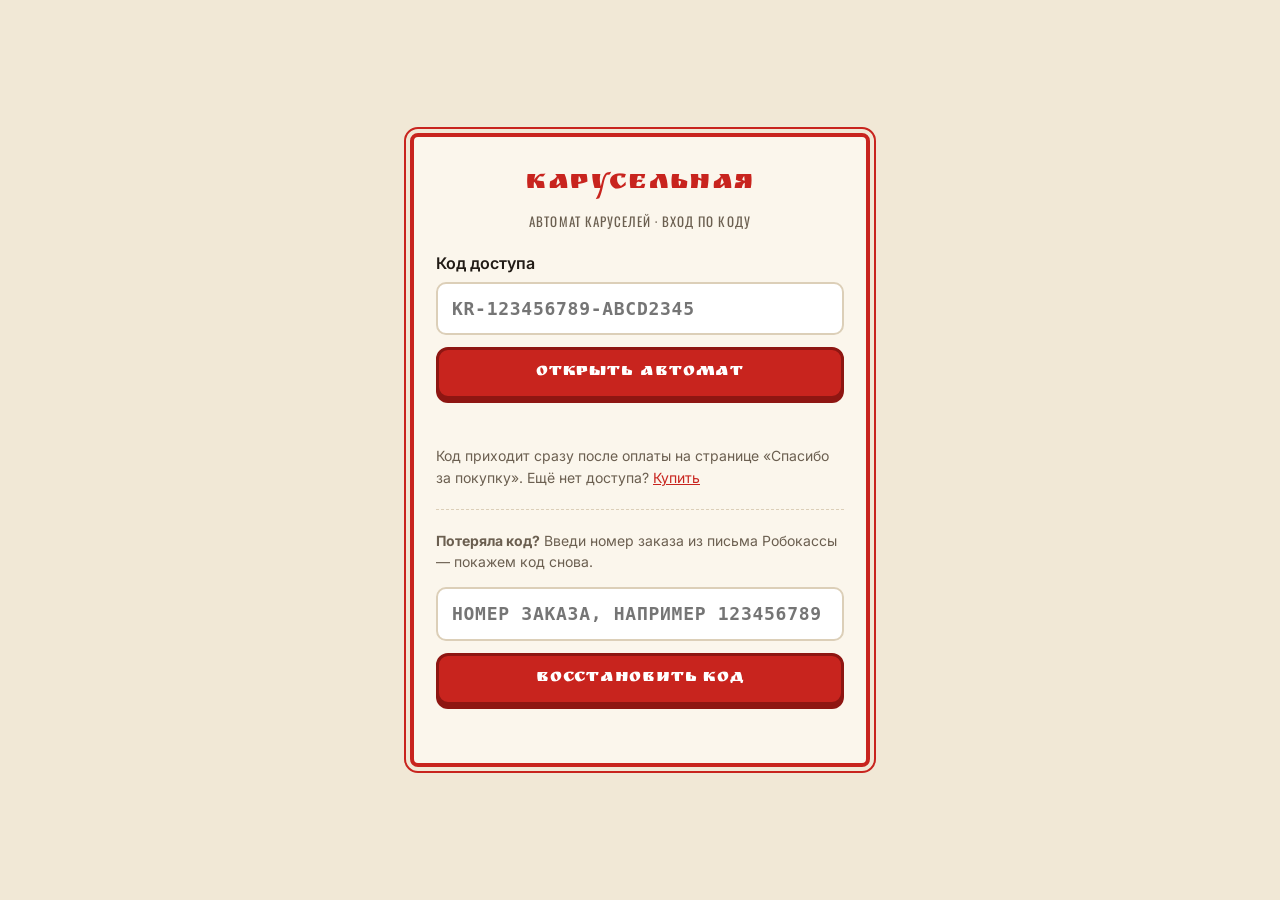
==== avtomat/index.html @ 0392bc1c "Автомат по коду доступа и кнопка оплаты Co-Authored-By: Claude Opus 5.5 <noreply@anthropic.com> Clau" ====
<!doctype html>
<html lang="ru"><head><meta charset="utf-8"><meta name="viewport" content="width=device-width,initial-scale=1,viewport-fit=cover">
<title>Автомат каруселей — Карусельная</title>
<meta name="robots" content="noindex">
<link rel="stylesheet" href="../fonts.css">
<style>
:root{--bg:#F1E8D6;--panel:#FBF6EC;--ink:#211B15;--muted:#6B5F50;--red:#C8241E;--red-d:#8E1612;--line:#DCCFB8}
*{box-sizing:border-box}
body{margin:0;min-height:100vh;background:var(--bg);color:var(--ink);font:16px/1.55 Inter,system-ui,-apple-system,Segoe UI,Roboto,sans-serif;display:flex;align-items:center;justify-content:center;padding:24px max(16px,env(safe-area-inset-right)) 24px max(16px,env(safe-area-inset-left))}
.card{width:100%;max-width:460px;background:var(--panel);border:4px solid var(--red);outline:2px solid var(--red);outline-offset:4px;border-radius:8px;padding:26px 22px}
.sign{font-family:"Ruslan Display",Oswald,Georgia,serif;color:var(--red);text-transform:uppercase;font-size:28px;letter-spacing:.05em;text-align:center;margin:0}
.sub{font-family:Oswald,"Arial Narrow",sans-serif;text-transform:uppercase;letter-spacing:.08em;color:var(--muted);text-align:center;font-size:13px;margin:4px 0 20px}
label{display:block;font-weight:600;margin:0 0 6px}
input{width:100%;font:600 18px/1.2 ui-monospace,Menlo,Consolas,monospace;letter-spacing:.04em;padding:14px;border:2px solid var(--line);border-radius:10px;background:#fff;color:var(--ink);text-transform:uppercase}
input:focus{outline:none;border-color:var(--red)}
.btn{width:100%;margin-top:12px;background:var(--red);color:#fff;border:3px solid var(--red-d);border-radius:12px;padding:14px;font:400 18px/1 "Ruslan Display",Oswald,Georgia,serif;text-transform:uppercase;letter-spacing:.05em;cursor:pointer;box-shadow:0 4px 0 var(--red-d)}
.btn:disabled{opacity:.6;cursor:wait}
.msg{min-height:22px;margin:10px 0 0;font-size:14px;color:var(--red)}
.muted{color:var(--muted);font-size:14px}
a{color:var(--red)}
hr{border:0;border-top:1px dashed var(--line);margin:20px 0}
[hidden]{display:none!important}
</style></head>
<body>
<main class="card">
  <p class="sign">Карусельная</p>
  <p class="sub">Автомат каруселей · вход по коду</p>

  <form id="f">
    <label for="code">Код доступа</label>
    <input id="code" autocomplete="off" autocapitalize="characters" spellcheck="false" placeholder="KR-123456789-ABCD2345" required>
    <button class="btn" id="go">Открыть автомат</button>
    <p class="msg" id="msg" role="status"></p>
  </form>
  <p class="muted">Код приходит сразу после оплаты на странице «Спасибо за покупку». Ещё нет доступа? <a href="../#price">Купить</a></p>

  <hr>
  <div id="restore">
    <p class="muted"><b>Потеряла код?</b> Введи номер заказа из письма Робокассы — покажем код снова.</p>
    <form id="r">
      <input id="inv" inputmode="numeric" placeholder="Номер заказа, например 123456789">
      <button class="btn" id="rgo">Восстановить код</button>
      <p class="msg" id="rmsg" role="status"></p>
    </form>
  </div>
</main>
<script>
(() => {
const API = 'https://karuselnaya-shop.vercel.app/api';
const LS = 'karuselnaya_code';
const $ = id => document.getElementById(id);
const store = { get(){ try { return localStorage.getItem(LS) || ''; } catch(e){ return ''; } }, set(v){ try { localStorage.setItem(LS, v); } catch(e){} }, del(){ try { localStorage.removeItem(LS); } catch(e){} } };
const b64 = s => Uint8Array.from(atob(s), c => c.charCodeAt(0));

async function openMachine(code, auto) {
  code = String(code || '').trim().toUpperCase().replace(/\s+/g, '');
  if (!code) return;
  $('go').disabled = true; $('msg').style.color = 'var(--muted)'; $('msg').textContent = 'Открываю автомат…';
  try {
    const r = await fetch(API + '/key', { method: 'POST', headers: { 'content-type': 'application/json' }, body: JSON.stringify({ code }) });
    const j = await r.json().catch(() => ({}));
    if (!r.ok || !j.key) throw new Error(j.error || 'Код не подошёл.');
    const buf = new Uint8Array(await (await fetch('machine.bin', { cache: 'no-cache' })).arrayBuffer());
    const key = await crypto.subtle.importKey('raw', b64(j.key), 'AES-GCM', false, ['decrypt']);
    const html = new TextDecoder().decode(await crypto.subtle.decrypt({ name: 'AES-GCM', iv: buf.slice(0, 12) }, key, buf.slice(12)));
    store.set(code);
    if (location.search) history.replaceState(null, '', location.pathname);
    document.open(); document.write(html); document.close();
  } catch (e) {
    if (auto) store.del();
    $('msg').style.color = 'var(--red)';
    $('msg').textContent = (e && e.message && !/fetch|network/i.test(e.message)) ? e.message : 'Нет связи. Проверь интернет и попробуй ещё раз.';
    $('go').disabled = false;
  }
}

$('f').addEventListener('submit', e => { e.preventDefault(); openMachine($('code').value, false); });
$('r').addEventListener('submit', async e => {
  e.preventDefault();
  const inv = $('inv').value.replace(/\D/g, '');
  if (!inv) return;
  $('rgo').disabled = true; $('rmsg').style.color = 'var(--muted)'; $('rmsg').textContent = 'Проверяю заказ…';
  try {
    const j = await (await fetch(API + '/restore?inv=' + inv)).json();
    if (!j.ok) throw new Error(j.error || 'Не нашли заказ.');
    $('code').value = j.code; $('rmsg').style.color = 'var(--ink)';
    $('rmsg').innerHTML = 'Твой код: <b></b>. Сохрани его и нажми «Открыть автомат».';
    $('rmsg').querySelector('b').textContent = j.code;
  } catch (err) { $('rmsg').style.color = 'var(--red)'; $('rmsg').textContent = err.message || 'Не получилось, попробуй позже.'; }
  $('rgo').disabled = false;
});

const fromUrl = new URLSearchParams(location.search).get('code');
const saved = fromUrl || store.get();
if (saved) { $('code').value = saved; openMachine(saved, !fromUrl); }
})();
</script>
</body></html>
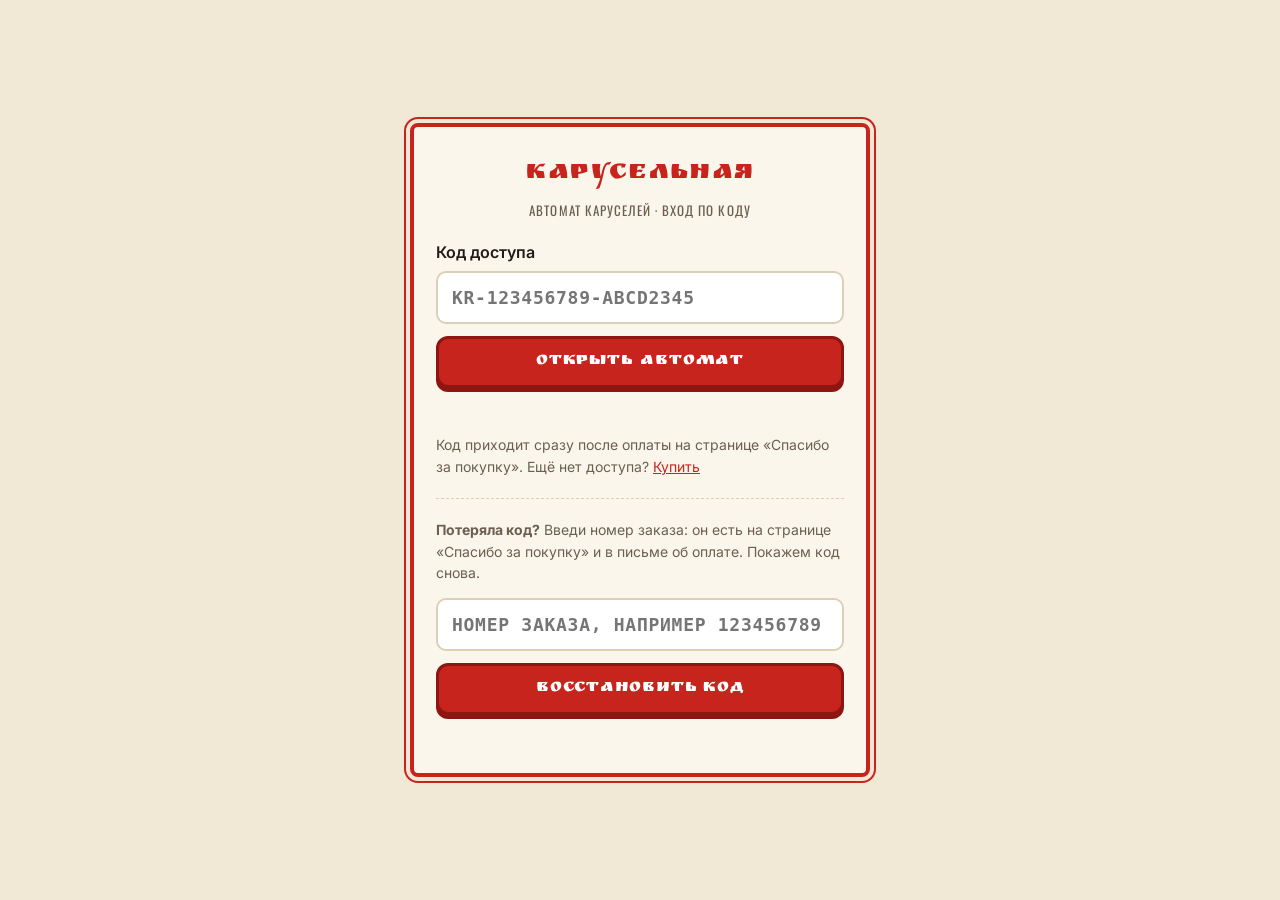
==== commit ece45c9a: "Оплата через Продамус вместо Робокассы" ====
--- a/avtomat/index.html
+++ b/avtomat/index.html
@@ -36,7 +36,7 @@
 
   <hr>
   <div id="restore">
-    <p class="muted"><b>Потеряла код?</b> Введи номер заказа из письма Робокассы — покажем код снова.</p>
+    <p class="muted"><b>Потеряла код?</b> Введи номер заказа: он есть на странице «Спасибо за покупку» и в письме об оплате. Покажем код снова.</p>
     <form id="r">
       <input id="inv" inputmode="numeric" placeholder="Номер заказа, например 123456789">
       <button class="btn" id="rgo">Восстановить код</button>
@@ -52,6 +52,24 @@
 const store = { get(){ try { return localStorage.getItem(LS) || ''; } catch(e){ return ''; } }, set(v){ try { localStorage.setItem(LS, v); } catch(e){} }, del(){ try { localStorage.removeItem(LS); } catch(e){} } };
 const b64 = s => Uint8Array.from(atob(s), c => c.charCodeAt(0));
 
+// Расшифровка: встроенная криптография браузера, а если её нет (старый браузер или http) — запасная библиотека.
+const bin = u => { let s = ''; for (let i = 0; i < u.length; i += 32768) s += String.fromCharCode.apply(null, u.subarray(i, i + 32768)); return s; };
+const loadForge = () => window.forge ? Promise.resolve() : new Promise((ok, bad) => { const sc = document.createElement('script'); sc.src = 'https://cdnjs.cloudflare.com/ajax/libs/forge/1.3.1/forge.min.js'; sc.onload = ok; sc.onerror = () => bad(new Error('Не загрузилась библиотека расшифровки. Проверь интернет.')); document.head.appendChild(sc); });
+async function decrypt(keyBytes, buf) {
+  const iv = buf.subarray(0, 12), data = buf.subarray(12);
+  if (window.crypto && crypto.subtle) {
+    const key = await crypto.subtle.importKey('raw', keyBytes, 'AES-GCM', false, ['decrypt']);
+    return new TextDecoder().decode(await crypto.subtle.decrypt({ name: 'AES-GCM', iv }, key, data));
+  }
+  await loadForge();
+  const f = window.forge, tag = data.subarray(data.length - 16), ct = data.subarray(0, data.length - 16);
+  const d = f.cipher.createDecipher('AES-GCM', f.util.createBuffer(bin(keyBytes)));
+  d.start({ iv: bin(iv), tag: f.util.createBuffer(bin(tag)) });
+  d.update(f.util.createBuffer(bin(ct)));
+  if (!d.finish()) throw new Error('Не получилось открыть автомат. Обнови страницу.');
+  return f.util.decodeUtf8(d.output.getBytes());
+}
+
 async function openMachine(code, auto) {
   code = String(code || '').trim().toUpperCase().replace(/\s+/g, '');
   if (!code) return;
@@ -61,8 +79,7 @@
     const j = await r.json().catch(() => ({}));
     if (!r.ok || !j.key) throw new Error(j.error || 'Код не подошёл.');
     const buf = new Uint8Array(await (await fetch('machine.bin', { cache: 'no-cache' })).arrayBuffer());
-    const key = await crypto.subtle.importKey('raw', b64(j.key), 'AES-GCM', false, ['decrypt']);
-    const html = new TextDecoder().decode(await crypto.subtle.decrypt({ name: 'AES-GCM', iv: buf.slice(0, 12) }, key, buf.slice(12)));
+    const html = await decrypt(b64(j.key), buf);
     store.set(code);
     if (location.search) history.replaceState(null, '', location.pathname);
     document.open(); document.write(html); document.close();
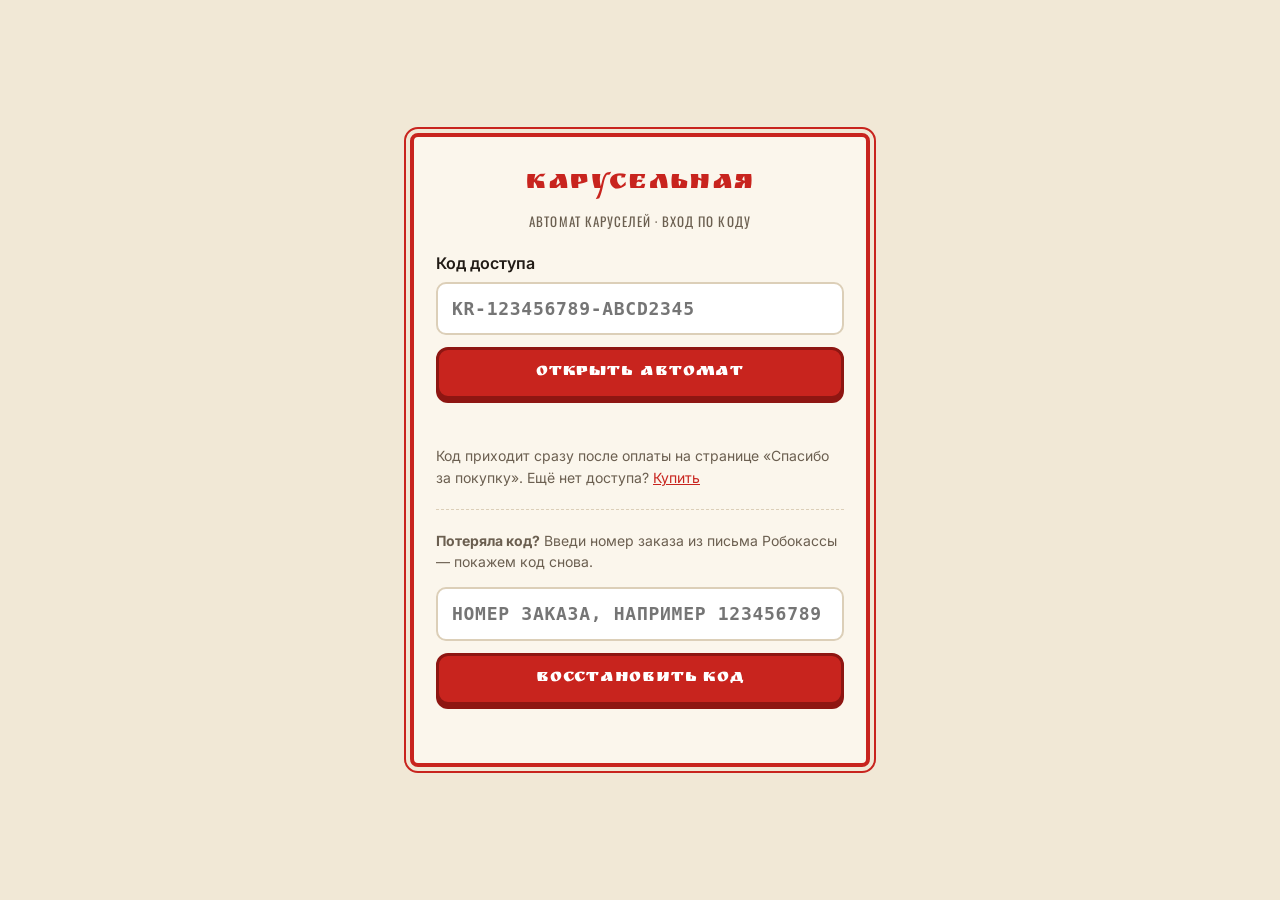
==== commit 200a9322: "Оплата Карусельной снова через Робокассу Co-Authored-By: Claude Opus 5.5 <noreply@anthropic.com> Cla" ====
--- a/avtomat/index.html
+++ b/avtomat/index.html
@@ -36,7 +36,7 @@
 
   <hr>
   <div id="restore">
-    <p class="muted"><b>Потеряла код?</b> Введи номер заказа: он есть на странице «Спасибо за покупку» и в письме об оплате. Покажем код снова.</p>
+    <p class="muted"><b>Потеряла код?</b> Введи номер заказа из письма Робокассы — покажем код снова.</p>
     <form id="r">
       <input id="inv" inputmode="numeric" placeholder="Номер заказа, например 123456789">
       <button class="btn" id="rgo">Восстановить код</button>
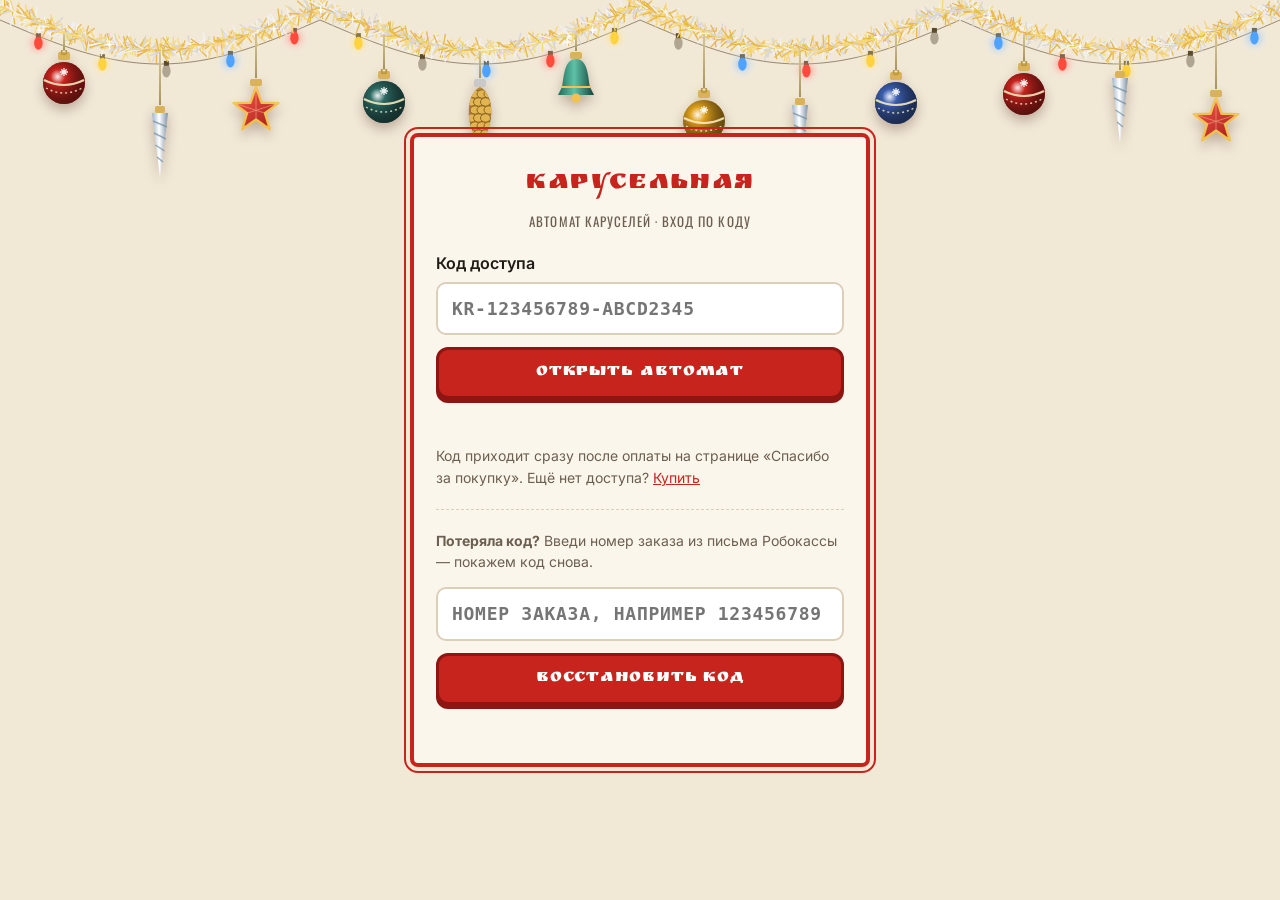
==== commit 6302ac0b: "Новогоднее оформление сайта и автомата: мишура, мигающая гирлянда, советские игрушки качаются Co-Aut" ====
--- a/avtomat/index.html
+++ b/avtomat/index.html
@@ -112,4 +112,5 @@
 if (saved) { $('code').value = saved; openMachine(saved, !fromUrl); }
 })();
 </script>
+<script src="../decor.js" defer></script>
 </body></html>
